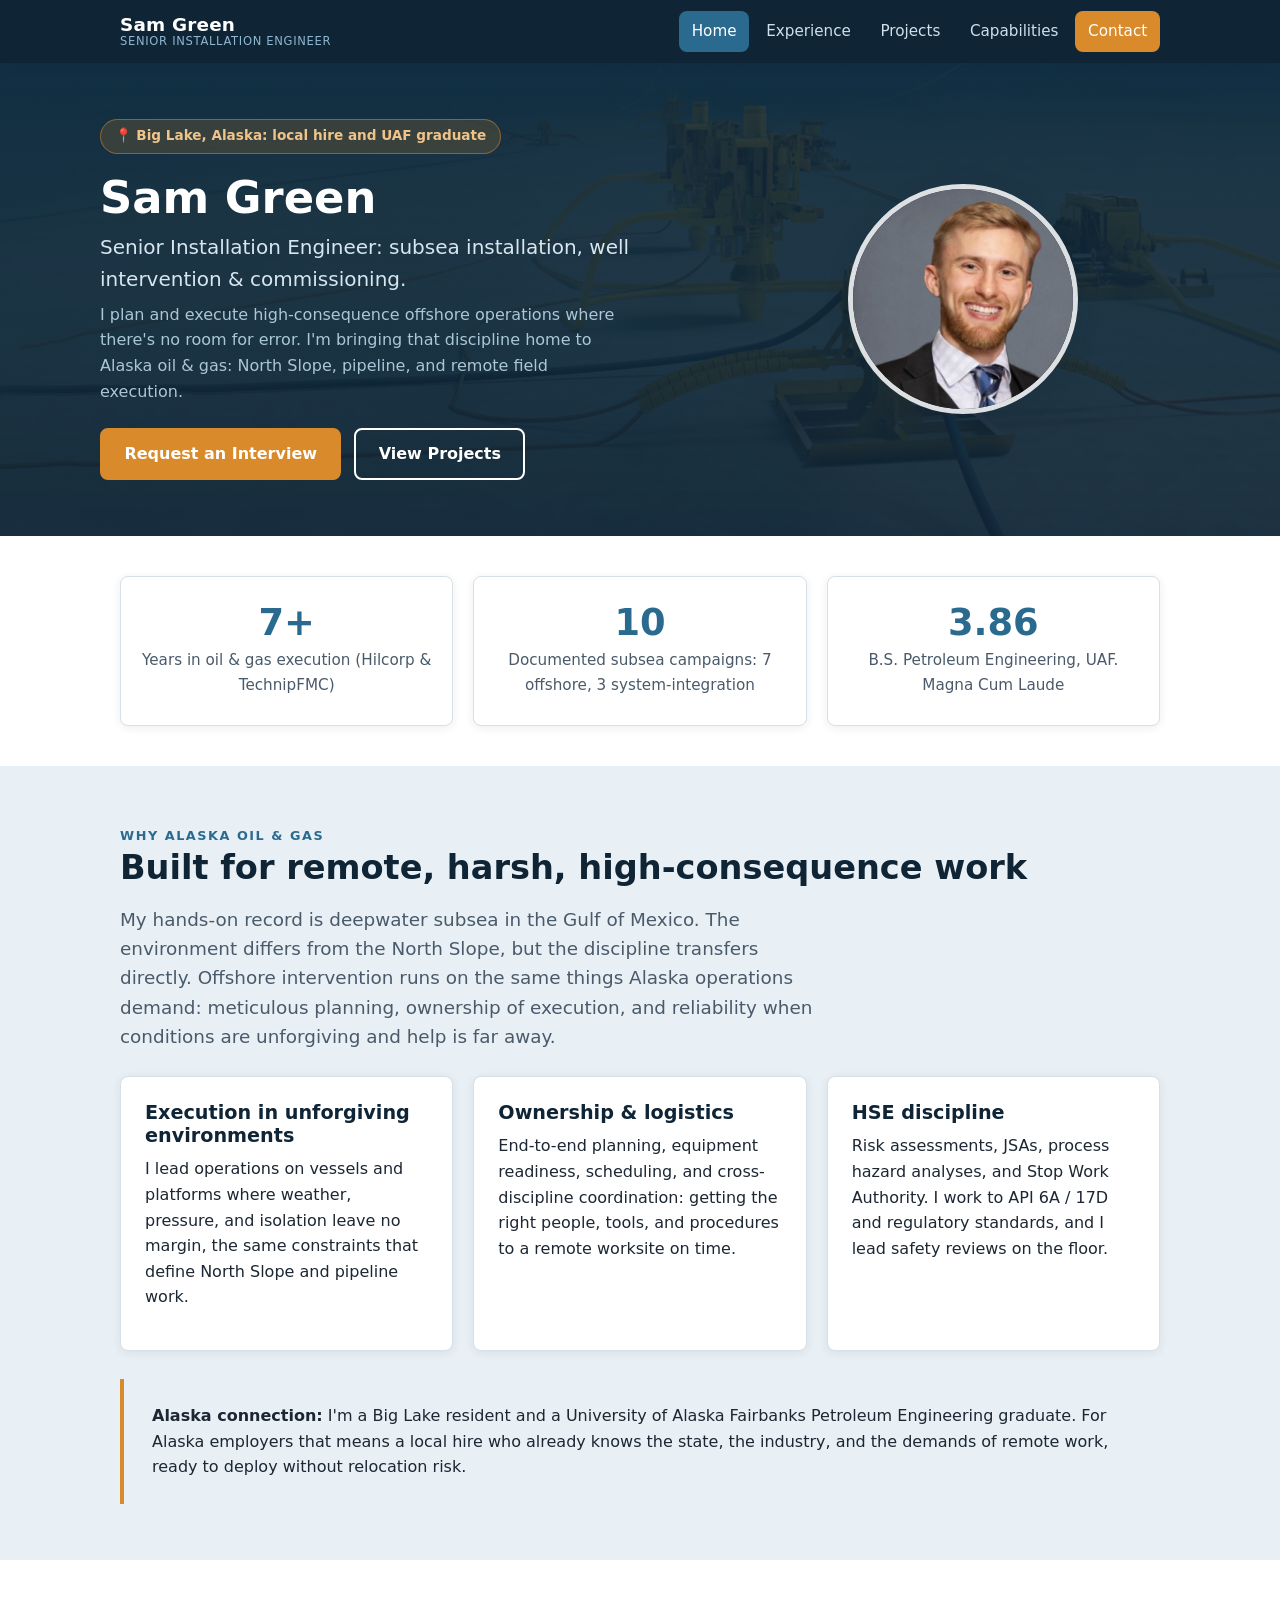
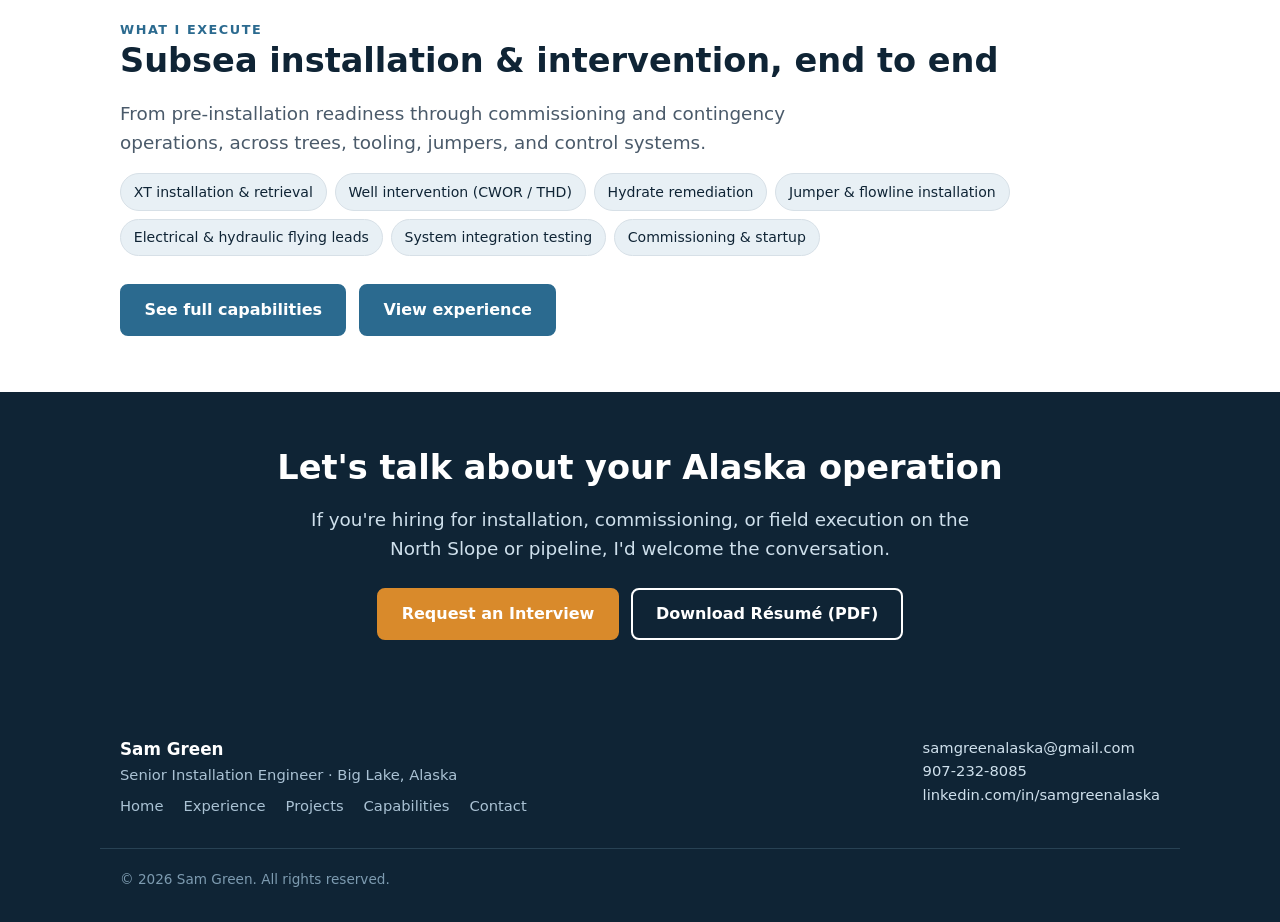
==== index.html @ 902a9157 "Initial deploy: Sam Green career site" ====
<!DOCTYPE html>
<html lang="en">
<head>
  <meta charset="UTF-8">
  <meta name="viewport" content="width=device-width, initial-scale=1.0">
  <title>Sam Green, Senior Installation Engineer | Subsea &amp; Remote Operations</title>
  <meta name="description" content="Sam Green, Senior Installation Engineer and UAF Petroleum Engineering graduate based in Big Lake, Alaska. Deepwater subsea installation, well intervention, and commissioning execution, transferable to Alaska North Slope and pipeline operations.">
  <link rel="preconnect" href="https://fonts.googleapis.com">
  <link rel="stylesheet" href="css/style.css">
</head>
<body>
  <a class="skip-link" href="#main">Skip to content</a>

  <!-- ===== Header / Nav ===== -->
  <header class="site-header">
    <nav class="nav" aria-label="Primary">
      <a class="brand" href="index.html">
        <span class="brand__name">Sam Green</span>
        <span class="brand__role">Senior Installation Engineer</span>
      </a>
      <button class="nav__toggle" aria-expanded="false" aria-controls="nav-links" aria-label="Toggle navigation menu">
        <span></span><span></span><span></span>
      </button>
      <ul class="nav__links" id="nav-links">
        <li><a href="index.html" aria-current="page">Home</a></li>
        <li><a href="experience.html">Experience</a></li>
        <li><a href="projects.html">Projects</a></li>
        <li><a href="capabilities.html">Capabilities</a></li>
        <li class="nav__cta"><a href="contact.html">Contact</a></li>
      </ul>
    </nav>
  </header>

  <main id="main">

    <!-- ===== Hero ===== -->
    <section class="hero">
      <div class="container hero__inner">
        <div class="hero__text">
          <span class="hero__local">📍 Big Lake, Alaska: local hire and UAF graduate</span>
          <h1>Sam Green</h1>
          <p class="hero__tagline">Senior Installation Engineer: subsea installation, well intervention &amp; commissioning.</p>
          <p class="hero__sub">I plan and execute high-consequence offshore operations where there's no room for error. I'm bringing that discipline home to Alaska oil &amp; gas: North Slope, pipeline, and remote field execution.</p>
          <div class="btn-row">
            <a class="btn btn--primary" href="contact.html" data-open-interview>Request an Interview</a>
            <a class="btn btn--secondary" href="projects.html">View Projects</a>
          </div>
        </div>
        <div class="hero__photo">
          <img src="photos/Profile%20Photo%20Professional.png" alt="Portrait of Sam Green, Senior Installation Engineer">
        </div>
      </div>
    </section>

    <!-- ===== Credibility snapshot ===== -->
    <section class="section section--tight">
      <div class="container">
        <div class="grid grid--3">
          <div class="card card--stat">
            <div class="stat__num">7+</div>
            <div class="stat__label">Years in oil &amp; gas execution (Hilcorp &amp; TechnipFMC)</div>
          </div>
          <div class="card card--stat">
            <div class="stat__num">10</div>
            <div class="stat__label">Documented subsea campaigns: 7 offshore, 3 system-integration</div>
          </div>
          <div class="card card--stat">
            <div class="stat__num">3.86</div>
            <div class="stat__label">B.S. Petroleum Engineering, UAF. Magna Cum Laude</div>
          </div>
        </div>
      </div>
    </section>

    <!-- ===== Why Alaska O&G ===== -->
    <section class="section section--ice">
      <div class="container">
        <span class="eyebrow">Why Alaska oil &amp; gas</span>
        <h2>Built for remote, harsh, high-consequence work</h2>
        <p class="lead mb-2">My hands-on record is deepwater subsea in the Gulf of Mexico. The environment differs from the North Slope, but the discipline transfers directly. Offshore intervention runs on the same things Alaska operations demand: meticulous planning, ownership of execution, and reliability when conditions are unforgiving and help is far away.</p>

        <div class="grid grid--3" style="margin-top:1.5rem;">
          <div class="card">
            <h3>Execution in unforgiving environments</h3>
            <p>I lead operations on vessels and platforms where weather, pressure, and isolation leave no margin, the same constraints that define North Slope and pipeline work.</p>
          </div>
          <div class="card">
            <h3>Ownership &amp; logistics</h3>
            <p>End-to-end planning, equipment readiness, scheduling, and cross-discipline coordination: getting the right people, tools, and procedures to a remote worksite on time.</p>
          </div>
          <div class="card">
            <h3>HSE discipline</h3>
            <p>Risk assessments, JSAs, process hazard analyses, and Stop Work Authority. I work to API 6A / 17D and regulatory standards, and I lead safety reviews on the floor.</p>
          </div>
        </div>

        <div class="pitch" style="margin-top:1.75rem;">
          <p class="mb-0"><strong>Alaska connection:</strong> I'm a Big Lake resident and a University of Alaska Fairbanks Petroleum Engineering graduate. For Alaska employers that means a local hire who already knows the state, the industry, and the demands of remote work, ready to deploy without relocation risk.</p>
        </div>
      </div>
    </section>

    <!-- ===== What I do (teaser) ===== -->
    <section class="section">
      <div class="container">
        <span class="eyebrow">What I execute</span>
        <h2>Subsea installation &amp; intervention, end to end</h2>
        <p class="lead mb-2">From pre-installation readiness through commissioning and contingency operations, across trees, tooling, jumpers, and control systems.</p>
        <ul class="pills" style="margin-bottom:1.75rem;">
          <li>XT installation &amp; retrieval</li>
          <li>Well intervention (CWOR / THD)</li>
          <li>Hydrate remediation</li>
          <li>Jumper &amp; flowline installation</li>
          <li>Electrical &amp; hydraulic flying leads</li>
          <li>System integration testing</li>
          <li>Commissioning &amp; startup</li>
        </ul>
        <div class="btn-row">
          <a class="btn btn--steel" href="capabilities.html">See full capabilities</a>
          <a class="btn btn--steel" href="experience.html">View experience</a>
        </div>
      </div>
    </section>

    <!-- ===== Closing CTA ===== -->
    <section class="section section--navy">
      <div class="container text-center">
        <h2>Let's talk about your Alaska operation</h2>
        <p class="lead" style="margin:0 auto 1.5rem; color:#cfe0ec;">If you're hiring for installation, commissioning, or field execution on the North Slope or pipeline, I'd welcome the conversation.</p>
        <div class="btn-row" style="justify-content:center;">
          <a class="btn btn--primary" href="contact.html" data-open-interview>Request an Interview</a>
          <a class="btn btn--secondary" href="assets/resume.pdf" download="Sam Green - Resume.pdf">Download Résumé (PDF)</a>
        </div>
      </div>
    </section>

  </main>

  <!-- ===== Footer ===== -->
  <footer class="site-footer">
    <div class="container footer__grid">
      <div>
        <div class="footer__name">Sam Green</div>
        <div>Senior Installation Engineer · Big Lake, Alaska</div>
        <ul class="footer__links">
          <li><a href="index.html">Home</a></li>
          <li><a href="experience.html">Experience</a></li>
          <li><a href="projects.html">Projects</a></li>
          <li><a href="capabilities.html">Capabilities</a></li>
          <li><a href="contact.html">Contact</a></li>
        </ul>
      </div>
      <div class="footer__contact">
        <div><a href="mailto:samgreenalaska@gmail.com">samgreenalaska@gmail.com</a></div>
        <div><a href="tel:+19072328085">907-232-8085</a></div>
        <div><a href="https://www.linkedin.com/in/samgreenalaska" target="_blank" rel="noopener">linkedin.com/in/samgreenalaska</a></div>
      </div>
    </div>
    <div class="container footer__bottom">
      <span>&copy; 2026 Sam Green. All rights reserved.</span>
    </div>
  </footer>

  <script src="js/nav.js"></script>
  <script src="js/interview.js"></script>
</body>
</html>
---- css/style.css ----
/* ============================================================
   Sam Green: Personal Career Website
   Plain CSS, mobile-first. No frameworks, no build step.
   ============================================================ */

/* ---------- Design tokens ---------- */
:root {
  --navy:        #0f2435;   /* primary dark: headers, footer */
  --navy-2:      #16344c;   /* slightly lighter navy */
  --steel:       #2b6a8f;   /* accent: links, CTAs */
  --steel-dark:  #1f5172;   /* accent hover */
  --ice:         #e8f0f5;   /* light section background */
  --paper:       #ffffff;
  --ink:         #1c2733;   /* body text */
  --ink-soft:    #4a5a6a;   /* secondary text */
  --line:        #d7e0e7;   /* borders */
  --amber:       #d98a2b;   /* sparing highlight */
  --maxw:        1080px;
  --radius:      8px;
  --shadow:      0 2px 10px rgba(15, 36, 53, 0.08);
  --shadow-lg:   0 6px 24px rgba(15, 36, 53, 0.14);
}

/* ---------- Reset / base ---------- */
*, *::before, *::after { box-sizing: border-box; }

html { scroll-behavior: smooth; }

body {
  margin: 0;
  font-family: "Segoe UI", system-ui, -apple-system, Roboto, Helvetica, Arial, sans-serif;
  color: var(--ink);
  line-height: 1.6;
  background: var(--paper);
  -webkit-font-smoothing: antialiased;
}

h1, h2, h3, h4 {
  font-family: "Segoe UI Semibold", "Segoe UI", system-ui, sans-serif;
  line-height: 1.2;
  color: var(--navy);
  margin: 0 0 0.5em;
}

h1 { font-size: clamp(1.9rem, 4.5vw, 2.8rem); }
h2 { font-size: clamp(1.5rem, 3.2vw, 2.1rem); }
h3 { font-size: 1.2rem; }

p { margin: 0 0 1em; }

a { color: var(--steel); text-decoration: none; }
a:hover, a:focus { color: var(--steel-dark); text-decoration: underline; }

img { max-width: 100%; height: auto; display: block; }

ul { margin: 0 0 1em; padding-left: 1.2em; }
li { margin-bottom: 0.4em; }

/* ---------- Accessibility helpers ---------- */
.skip-link {
  position: absolute;
  left: -999px;
  top: 0;
  background: var(--amber);
  color: #fff;
  padding: 0.6em 1em;
  z-index: 200;
  border-radius: 0 0 var(--radius) 0;
}
.skip-link:focus { left: 0; }

:focus-visible {
  outline: 3px solid var(--amber);
  outline-offset: 2px;
}

.sr-only {
  position: absolute;
  width: 1px; height: 1px;
  padding: 0; margin: -1px;
  overflow: hidden; clip: rect(0 0 0 0);
  white-space: nowrap; border: 0;
}

/* ---------- Layout ---------- */
.container {
  width: 100%;
  max-width: var(--maxw);
  margin: 0 auto;
  padding: 0 1.25rem;
}

.section { padding: 3.5rem 0; }
.section--tight { padding: 2.5rem 0; }
.section--ice { background: var(--ice); }
.section--navy { background: var(--navy); color: #dce6ee; }
.section--navy h2, .section--navy h3 { color: #fff; }

.eyebrow {
  text-transform: uppercase;
  letter-spacing: 0.12em;
  font-size: 0.8rem;
  font-weight: 600;
  color: var(--steel);
  margin-bottom: 0.4rem;
}
.section--navy .eyebrow { color: #6fb7dc; }

.lead { font-size: 1.15rem; color: var(--ink-soft); max-width: 60ch; }

/* ---------- Header / nav ---------- */
.site-header {
  position: sticky;
  top: 0;
  z-index: 100;
  background: var(--navy);
  box-shadow: var(--shadow);
}
.nav {
  display: flex;
  align-items: center;
  justify-content: space-between;
  gap: 1rem;
  padding: 0.7rem 1.25rem;
  max-width: var(--maxw);
  margin: 0 auto;
}
.brand {
  display: flex;
  flex-direction: column;
  line-height: 1.1;
  color: #fff;
  text-decoration: none;
}
.brand:hover, .brand:focus { text-decoration: none; color: #fff; }
.brand__name { font-weight: 700; font-size: 1.15rem; letter-spacing: 0.01em; }
.brand__role { font-size: 0.72rem; color: #8fb7d0; letter-spacing: 0.06em; text-transform: uppercase; }

.nav__toggle {
  display: inline-flex;
  flex-direction: column;
  justify-content: center;
  gap: 5px;
  width: 44px; height: 44px;
  background: transparent;
  border: 1px solid #3a5a73;
  border-radius: var(--radius);
  cursor: pointer;
}
.nav__toggle span {
  display: block;
  height: 2px;
  width: 22px;
  margin: 0 auto;
  background: #fff;
  transition: transform 0.2s ease, opacity 0.2s ease;
}

.nav__links {
  list-style: none;
  margin: 0;
  padding: 0;
  display: flex;
  align-items: center;
  gap: 0.25rem;
}
.nav__links li { margin: 0; }
.nav__links a {
  display: block;
  color: #cfe0ec;
  padding: 0.5rem 0.8rem;
  border-radius: var(--radius);
  font-weight: 500;
  font-size: 0.95rem;
}
.nav__links a:hover, .nav__links a:focus {
  background: var(--navy-2);
  color: #fff;
  text-decoration: none;
}
.nav__links a[aria-current="page"] {
  color: #fff;
  background: var(--steel);
}
.nav__cta a {
  background: var(--amber);
  color: #fff;
}
.nav__cta a:hover, .nav__cta a:focus { background: #c0761f; color: #fff; }

/* Mobile nav */
@media (max-width: 760px) {
  .nav__toggle { display: inline-flex; }
  .nav__links {
    position: absolute;
    left: 0; right: 0;
    top: 100%;
    flex-direction: column;
    align-items: stretch;
    gap: 0;
    background: var(--navy);
    padding: 0.5rem 1.25rem 1rem;
    border-top: 1px solid #2a4459;
    display: none;
  }
  .nav__links.is-open { display: flex; }
  .nav__links a { padding: 0.8rem 0.6rem; border-radius: 6px; }
  .nav__cta a { margin-top: 0.4rem; text-align: center; }
}
@media (min-width: 761px) {
  .nav__toggle { display: none; }
}

/* ---------- Buttons ---------- */
.btn {
  display: inline-block;
  font-weight: 600;
  padding: 0.7rem 1.4rem;
  border-radius: var(--radius);
  border: 2px solid transparent;
  cursor: pointer;
  text-align: center;
  transition: background 0.15s ease, color 0.15s ease, transform 0.05s ease;
}
.btn:hover { text-decoration: none; }
.btn:active { transform: translateY(1px); }
.btn--primary { background: var(--amber); color: #fff; border-color: var(--amber); }
.btn--primary:hover, .btn--primary:focus { background: #c0761f; border-color: #c0761f; color: #fff; }
.btn--secondary { background: transparent; color: #fff; border-color: #fff; }
.btn--secondary:hover, .btn--secondary:focus { background: rgba(255,255,255,0.12); color: #fff; }
.btn--steel { background: var(--steel); color: #fff; border-color: var(--steel); }
.btn--steel:hover, .btn--steel:focus { background: var(--steel-dark); border-color: var(--steel-dark); color: #fff; }
.btn-row { display: flex; flex-wrap: wrap; gap: 0.8rem; }

/* ---------- Hero ---------- */
.hero {
  position: relative;
  color: #fff;
  background:
    linear-gradient(180deg, rgba(15,36,53,0.82), rgba(15,36,53,0.92)),
    url("../photos/Subsea%20Banner.png") center/cover no-repeat;
}
.hero__inner {
  display: grid;
  grid-template-columns: 1.4fr 1fr;
  gap: 2.5rem;
  align-items: center;
  padding: 3.5rem 0;
}
.hero h1 { color: #fff; margin-bottom: 0.4rem; }
.hero__tagline {
  font-size: 1.25rem;
  color: #d7e6f0;
  margin-bottom: 0.4rem;
  font-weight: 500;
}
.hero__sub { color: #aac6d8; margin-bottom: 1.5rem; max-width: 52ch; }
.hero__photo {
  justify-self: center;
}
.hero__photo img {
  width: 230px;
  height: 230px;
  object-fit: cover;
  border-radius: 50%;
  border: 5px solid rgba(255,255,255,0.85);
  box-shadow: var(--shadow-lg);
}
.hero__local {
  display: inline-flex;
  align-items: center;
  gap: 0.5rem;
  background: rgba(217, 138, 43, 0.18);
  border: 1px solid rgba(217, 138, 43, 0.5);
  color: #f0c489;
  padding: 0.35rem 0.85rem;
  border-radius: 999px;
  font-size: 0.85rem;
  font-weight: 600;
  margin-bottom: 1.1rem;
}
@media (max-width: 760px) {
  .hero__inner { grid-template-columns: 1fr; text-align: center; padding: 2.5rem 0; }
  .hero__photo { order: -1; }
  .hero__photo img { width: 175px; height: 175px; }
  .hero__sub { margin-left: auto; margin-right: auto; }
  .hero .btn-row { justify-content: center; }
  .hero__local { margin-left: auto; margin-right: auto; }
}

/* ---------- Cards / grids ---------- */
.grid { display: grid; gap: 1.25rem; }
.grid--3 { grid-template-columns: repeat(3, 1fr); }
.grid--2 { grid-template-columns: repeat(2, 1fr); }
@media (max-width: 860px) { .grid--3 { grid-template-columns: repeat(2, 1fr); } }
@media (max-width: 600px) {
  .grid--3, .grid--2 { grid-template-columns: 1fr; }
}

.card {
  background: var(--paper);
  border: 1px solid var(--line);
  border-radius: var(--radius);
  padding: 1.5rem;
  box-shadow: var(--shadow);
}
.card h3 { color: var(--navy); }
.card--stat { text-align: center; padding: 1.75rem 1.25rem; }
.stat__num { font-size: 2.3rem; font-weight: 700; color: var(--steel); line-height: 1; }
.stat__label { color: var(--ink-soft); font-size: 0.95rem; margin-top: 0.4rem; }

/* ---------- Feature image (single clean field photo) ---------- */
.feature-img {
  width: 100%;
  max-height: 460px;
  object-fit: cover;
  border-radius: var(--radius);
  box-shadow: var(--shadow);
  margin-bottom: 1.75rem;
}
.feature-figure { margin: 0 0 1.75rem; }
.feature-figure figcaption {
  font-size: 0.85rem;
  color: var(--ink-soft);
  margin-top: 0.5rem;
  font-style: italic;
}

/* ---------- Project cards (with photo) ---------- */
.project-card {
  background: var(--paper);
  border: 1px solid var(--line);
  border-radius: var(--radius);
  overflow: hidden;
  box-shadow: var(--shadow);
  display: flex;
  flex-direction: column;
}
.project-card img {
  width: 100%;
  height: 200px;
  object-fit: cover;
}
.project-card__body { padding: 1.25rem 1.4rem 1.5rem; }
.project-card__meta {
  font-size: 0.78rem;
  text-transform: uppercase;
  letter-spacing: 0.06em;
  color: var(--steel);
  font-weight: 600;
  margin-bottom: 0.3rem;
}
.project-card h3 { font-size: 1.1rem; margin-bottom: 0.5rem; }
.project-card p { color: var(--ink-soft); margin-bottom: 0; font-size: 0.95rem; }

/* ---------- Tables ---------- */
.table-wrap { overflow-x: auto; border: 1px solid var(--line); border-radius: var(--radius); }
table.data {
  width: 100%;
  border-collapse: collapse;
  font-size: 0.93rem;
  min-width: 560px;
}
table.data caption { text-align: left; padding: 0.75rem 1rem; color: var(--ink-soft); font-style: italic; }
table.data th, table.data td {
  text-align: left;
  padding: 0.75rem 1rem;
  border-bottom: 1px solid var(--line);
  vertical-align: top;
}
table.data thead th {
  background: var(--navy);
  color: #fff;
  font-weight: 600;
  white-space: nowrap;
}
table.data tbody tr:nth-child(even) { background: var(--ice); }
table.data td.nowrap { white-space: nowrap; }

/* ---------- Timeline (Experience) ---------- */
.timeline { list-style: none; padding: 0; margin: 0; }
.timeline > li {
  position: relative;
  padding: 0 0 2rem 1.75rem;
  border-left: 2px solid var(--line);
  margin: 0;
}
.timeline > li:last-child { padding-bottom: 0; }
.timeline > li::before {
  content: "";
  position: absolute;
  left: -8px; top: 4px;
  width: 14px; height: 14px;
  background: var(--steel);
  border: 3px solid var(--paper);
  border-radius: 50%;
  box-shadow: 0 0 0 1px var(--steel);
}
.job__head { display: flex; flex-wrap: wrap; justify-content: space-between; gap: 0.25rem 1rem; align-items: baseline; }
.job__title { font-size: 1.25rem; color: var(--navy); margin: 0; }
.job__company { color: var(--steel); font-weight: 600; }
.job__dates { color: var(--ink-soft); font-size: 0.9rem; white-space: nowrap; }
.job__loc { color: var(--ink-soft); font-size: 0.9rem; margin: 0.1rem 0 0.7rem; }

/* ---------- Capability blocks ---------- */
.capability {
  background: var(--paper);
  border: 1px solid var(--line);
  border-radius: var(--radius);
  box-shadow: var(--shadow);
  overflow: hidden;
}
.capability__grid { display: grid; grid-template-columns: repeat(2, 1fr); gap: 1.25rem; }
@media (max-width: 760px) { .capability__grid { grid-template-columns: 1fr; } }
.capability img { width: 100%; height: 190px; object-fit: cover; }
.capability__body { padding: 1.3rem 1.5rem 1.5rem; }
.capability__body h3 { color: var(--navy); margin-bottom: 0.5rem; }
.capability__body p { color: var(--ink-soft); margin-bottom: 0; font-size: 0.95rem; }

/* ---------- Skills / pills ---------- */
.pills { display: flex; flex-wrap: wrap; gap: 0.5rem; padding: 0; list-style: none; }
.pills li {
  background: var(--ice);
  border: 1px solid var(--line);
  color: var(--navy);
  padding: 0.4rem 0.8rem;
  border-radius: 999px;
  font-size: 0.88rem;
  margin: 0;
}

/* ---------- Contact ---------- */
.contact-grid { display: grid; grid-template-columns: repeat(2, 1fr); gap: 1.25rem; }
@media (max-width: 600px) { .contact-grid { grid-template-columns: 1fr; } }
.contact-item {
  display: flex;
  align-items: flex-start;
  gap: 0.9rem;
  background: var(--paper);
  border: 1px solid var(--line);
  border-radius: var(--radius);
  padding: 1.2rem 1.4rem;
  box-shadow: var(--shadow);
}
.contact-item .ico {
  flex: 0 0 auto;
  width: 40px; height: 40px;
  display: grid; place-items: center;
  background: var(--ice);
  border-radius: 8px;
  color: var(--steel);
}
.contact-item .ico svg { width: 22px; height: 22px; }
.contact-item__label { font-size: 0.78rem; text-transform: uppercase; letter-spacing: 0.06em; color: var(--ink-soft); }
.contact-item__value { font-size: 1.05rem; font-weight: 600; color: var(--navy); word-break: break-word; }
.contact-item__value a { color: var(--navy); }

/* ---------- Callout / pitch ---------- */
.pitch {
  border-left: 4px solid var(--amber);
  background: var(--ice);
  padding: 1.5rem 1.75rem;
  border-radius: 0 var(--radius) var(--radius) 0;
}

/* ---------- Interview request modal ---------- */
dialog.interview {
  width: min(92vw, 460px);
  border: none;
  border-radius: var(--radius);
  padding: 0;
  background: var(--paper);
  color: var(--ink);
  box-shadow: var(--shadow-lg);
}
dialog.interview::backdrop { background: rgba(15, 36, 53, 0.55); }
dialog.interview[open] { animation: dlg-pop 0.18s ease-out; }
@keyframes dlg-pop {
  from { opacity: 0; transform: translateY(8px) scale(0.98); }
  to   { opacity: 1; transform: none; }
}
.dlg-head {
  display: flex;
  align-items: flex-start;
  justify-content: space-between;
  gap: 1rem;
  padding: 1.4rem 1.5rem 0.25rem;
}
.dlg-head h2 { margin: 0; font-size: 1.25rem; }
.dlg-head p { margin: 0.4rem 0 0; color: var(--ink-soft); font-size: 0.92rem; }
.dlg-close {
  flex: none;
  background: none;
  border: none;
  font-size: 1.5rem;
  line-height: 1;
  color: var(--ink-soft);
  cursor: pointer;
  padding: 0.15rem 0.4rem;
  border-radius: 6px;
}
.dlg-close:hover { color: var(--ink); background: var(--ice); }
form.interview-form { padding: 0.75rem 1.5rem 1.5rem; }
.field { margin-top: 0.9rem; }
.field label { display: block; font-size: 0.85rem; font-weight: 600; margin-bottom: 0.3rem; color: var(--navy); }
.field input, .field textarea {
  width: 100%;
  font: inherit;
  color: var(--ink);
  padding: 0.6rem 0.7rem;
  border: 1px solid var(--line);
  border-radius: 8px;
  background: #fff;
}
.field textarea { resize: vertical; min-height: 90px; }
.field input:focus, .field textarea:focus {
  outline: none;
  border-color: var(--steel);
  box-shadow: 0 0 0 3px rgba(43, 106, 143, 0.18);
}
.field .optional { color: var(--ink-soft); font-weight: 400; }
.hp { position: absolute !important; left: -9999px !important; width: 1px; height: 1px; overflow: hidden; }
.dlg-submit { width: 100%; margin-top: 1.2rem; }
.form-status { margin-top: 0.8rem; font-size: 0.9rem; min-height: 1.2em; }
.form-status.error { color: #b3261e; }
.fallback {
  margin-top: 1rem;
  padding-top: 0.9rem;
  border-top: 1px solid var(--line);
  font-size: 0.85rem;
  color: var(--ink-soft);
}
.success-panel { padding: 1.8rem 1.5rem 2rem; text-align: center; }
.success-panel .mark {
  width: 48px; height: 48px;
  margin: 0 auto 0.8rem;
  border-radius: 50%;
  background: #1f7a4d;
  color: #fff;
  display: grid; place-items: center;
  font-size: 1.5rem;
}
.success-panel h2 { margin: 0 0 0.4rem; }
.success-panel p { margin: 0; color: var(--ink-soft); }

/* ---------- Footer ---------- */
.site-footer {
  background: var(--navy);
  color: #aac2d4;
  padding: 2.5rem 0 2rem;
  font-size: 0.92rem;
}
.footer__grid {
  display: flex;
  flex-wrap: wrap;
  justify-content: space-between;
  gap: 1.5rem;
}
.footer__name { color: #fff; font-weight: 700; font-size: 1.05rem; }
.footer__links { list-style: none; padding: 0; margin: 0.5rem 0 0; display: flex; flex-wrap: wrap; gap: 0.25rem 1.25rem; }
.footer__links a { color: #aac2d4; }
.footer__links a:hover { color: #fff; }
.footer__contact a { color: #cfe0ec; }
.footer__bottom {
  margin-top: 1.5rem;
  padding-top: 1.25rem;
  border-top: 1px solid #284254;
  color: #7d9bb0;
  font-size: 0.85rem;
}

/* ---------- Utilities ---------- */
.text-center { text-center: center; text-align: center; }
.mt-0 { margin-top: 0; }
.mb-0 { margin-bottom: 0; }
.mb-1 { margin-bottom: 0.5rem; }
.mb-2 { margin-bottom: 1rem; }
.maxw-prose { max-width: 65ch; }
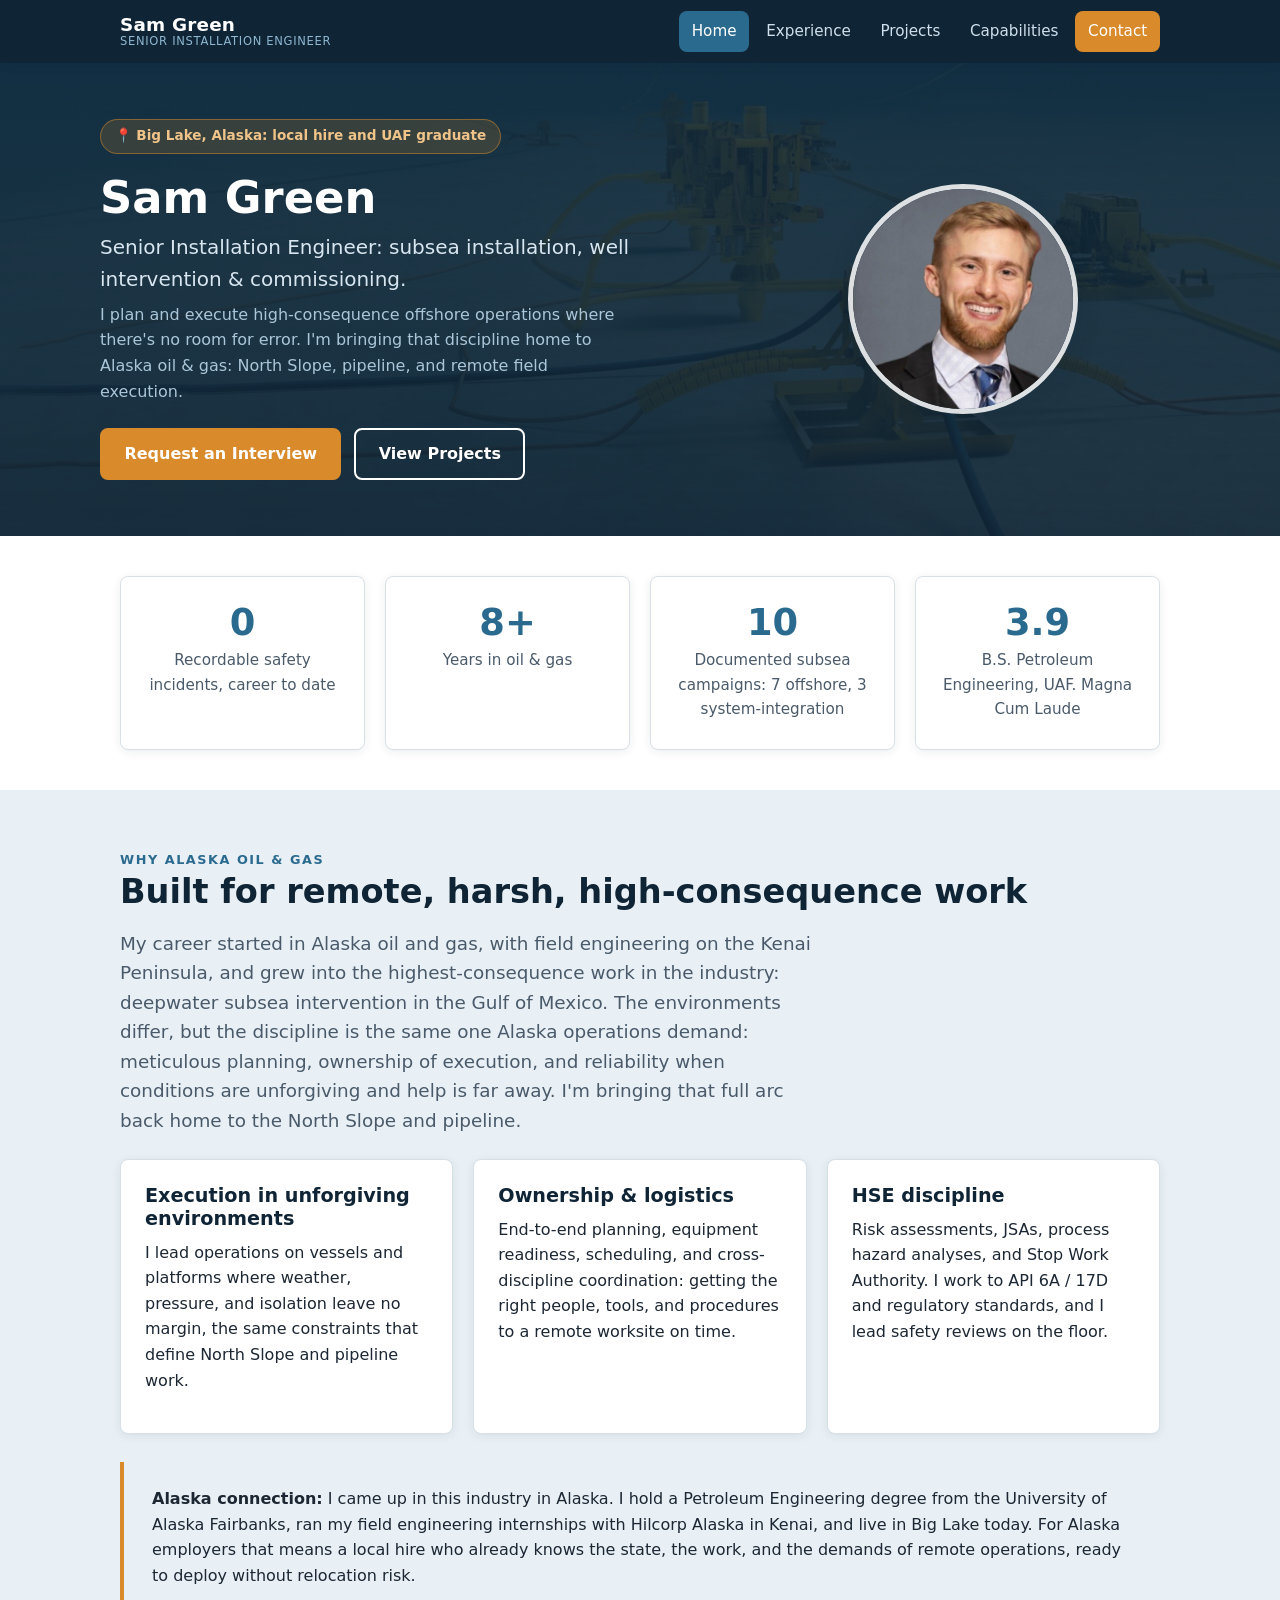
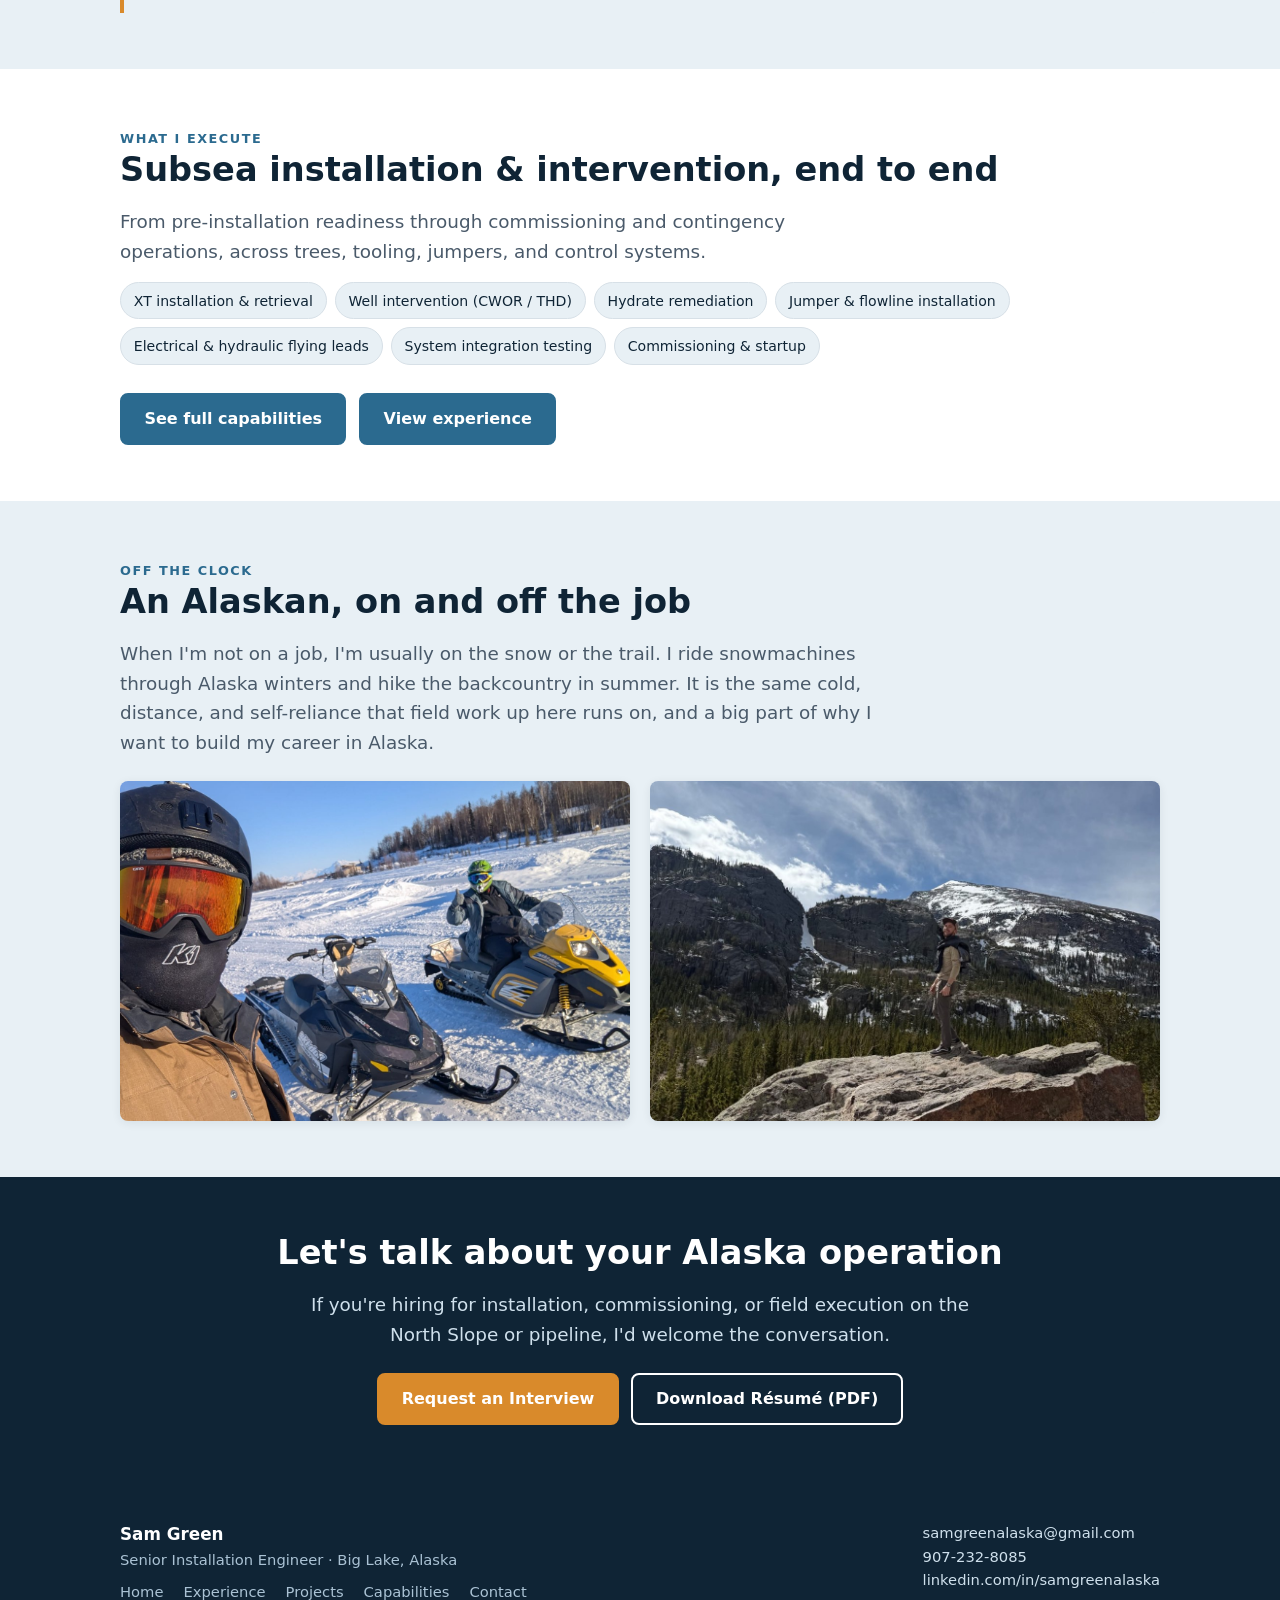
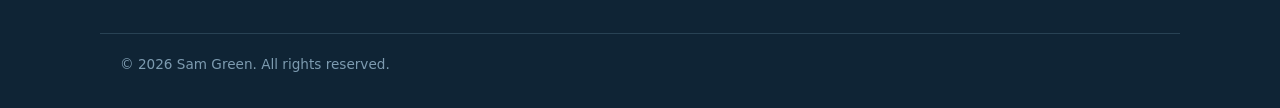
==== commit 9c353a3a: "compressed pictures, add safety KPI + calculated years metric, personal section, Alaska experience" ====
--- a/index.html
+++ b/index.html
@@ -47,7 +47,7 @@
           </div>
         </div>
         <div class="hero__photo">
-          <img src="photos/Profile%20Photo%20Professional.png" alt="Portrait of Sam Green, Senior Installation Engineer">
+          <img src="photos/Profile%20Photo%20Professional.jpg" alt="Portrait of Sam Green, Senior Installation Engineer">
         </div>
       </div>
     </section>
@@ -55,17 +55,21 @@
     <!-- ===== Credibility snapshot ===== -->
     <section class="section section--tight">
       <div class="container">
-        <div class="grid grid--3">
-          <div class="card card--stat">
-            <div class="stat__num">7+</div>
-            <div class="stat__label">Years in oil &amp; gas execution (Hilcorp &amp; TechnipFMC)</div>
+        <div class="grid grid--4">
+          <div class="card card--stat">
+            <div class="stat__num">0</div>
+            <div class="stat__label">Recordable safety incidents, career to date</div>
+          </div>
+          <div class="card card--stat">
+            <div class="stat__num"><span id="years-exp">8+</span></div>
+            <div class="stat__label">Years in oil &amp; gas</div>
           </div>
           <div class="card card--stat">
             <div class="stat__num">10</div>
             <div class="stat__label">Documented subsea campaigns: 7 offshore, 3 system-integration</div>
           </div>
           <div class="card card--stat">
-            <div class="stat__num">3.86</div>
+            <div class="stat__num">3.9</div>
             <div class="stat__label">B.S. Petroleum Engineering, UAF. Magna Cum Laude</div>
           </div>
         </div>
@@ -77,7 +81,7 @@
       <div class="container">
         <span class="eyebrow">Why Alaska oil &amp; gas</span>
         <h2>Built for remote, harsh, high-consequence work</h2>
-        <p class="lead mb-2">My hands-on record is deepwater subsea in the Gulf of Mexico. The environment differs from the North Slope, but the discipline transfers directly. Offshore intervention runs on the same things Alaska operations demand: meticulous planning, ownership of execution, and reliability when conditions are unforgiving and help is far away.</p>
+        <p class="lead mb-2">My career started in Alaska oil and gas, with field engineering on the Kenai Peninsula, and grew into the highest-consequence work in the industry: deepwater subsea intervention in the Gulf of Mexico. The environments differ, but the discipline is the same one Alaska operations demand: meticulous planning, ownership of execution, and reliability when conditions are unforgiving and help is far away. I'm bringing that full arc back home to the North Slope and pipeline.</p>
 
         <div class="grid grid--3" style="margin-top:1.5rem;">
           <div class="card">
@@ -95,7 +99,7 @@
         </div>
 
         <div class="pitch" style="margin-top:1.75rem;">
-          <p class="mb-0"><strong>Alaska connection:</strong> I'm a Big Lake resident and a University of Alaska Fairbanks Petroleum Engineering graduate. For Alaska employers that means a local hire who already knows the state, the industry, and the demands of remote work, ready to deploy without relocation risk.</p>
+          <p class="mb-0"><strong>Alaska connection:</strong> I came up in this industry in Alaska. I hold a Petroleum Engineering degree from the University of Alaska Fairbanks, ran my field engineering internships with Hilcorp Alaska in Kenai, and live in Big Lake today. For Alaska employers that means a local hire who already knows the state, the work, and the demands of remote operations, ready to deploy without relocation risk.</p>
         </div>
       </div>
     </section>
@@ -122,6 +126,23 @@
       </div>
     </section>
 
+    <!-- ===== Off the clock ===== -->
+    <section class="section section--ice">
+      <div class="container">
+        <span class="eyebrow">Off the clock</span>
+        <h2>An Alaskan, on and off the job</h2>
+        <p class="lead maxw-prose">When I'm not on a job, I'm usually on the snow or the trail. I ride snowmachines through Alaska winters and hike the backcountry in summer. It is the same cold, distance, and self-reliance that field work up here runs on, and a big part of why I want to build my career in Alaska.</p>
+        <div class="grid grid--2" style="margin-top:1.5rem;">
+          <figure class="photo-tile">
+            <img src="photos/Sam%20Green%20Snowmachine.jpg" alt="Sam Green snowmachining on a snow-covered field in Alaska">
+          </figure>
+          <figure class="photo-tile">
+            <img src="photos/Sam%20Green%20Hiking.jpg" alt="Sam Green hiking on a boulder below snow-capped Alaska peaks">
+          </figure>
+        </div>
+      </div>
+    </section>
+
     <!-- ===== Closing CTA ===== -->
     <section class="section section--navy">
       <div class="container text-center">
@@ -163,5 +184,18 @@
 
   <script src="js/nav.js"></script>
   <script src="js/interview.js"></script>
+  <script>
+    /* Auto-update years of oil & gas experience.
+       Full-time since June 2019, plus 12 months of oil & gas field internships. */
+    (function () {
+      var el = document.getElementById("years-exp");
+      if (!el) return;
+      var start = new Date(2019, 5, 1); // June 2019
+      var now = new Date();
+      var ftMonths = (now.getFullYear() - start.getFullYear()) * 12 + (now.getMonth() - start.getMonth());
+      var years = Math.floor((ftMonths + 12) / 12);
+      if (years > 0) el.textContent = years + "+";
+    })();
+  </script>
 </body>
 </html>
--- a/css/style.css
+++ b/css/style.css
@@ -238,7 +238,7 @@
   color: #fff;
   background:
     linear-gradient(180deg, rgba(15,36,53,0.82), rgba(15,36,53,0.92)),
-    url("../photos/Subsea%20Banner.png") center/cover no-repeat;
+    url("../photos/Subsea%20Banner.jpg") center/cover no-repeat;
 }
 .hero__inner {
   display: grid;
@@ -290,11 +290,15 @@
 
 /* ---------- Cards / grids ---------- */
 .grid { display: grid; gap: 1.25rem; }
+.grid--4 { grid-template-columns: repeat(4, 1fr); }
 .grid--3 { grid-template-columns: repeat(3, 1fr); }
 .grid--2 { grid-template-columns: repeat(2, 1fr); }
-@media (max-width: 860px) { .grid--3 { grid-template-columns: repeat(2, 1fr); } }
+@media (max-width: 860px) {
+  .grid--4 { grid-template-columns: repeat(2, 1fr); }
+  .grid--3 { grid-template-columns: repeat(2, 1fr); }
+}
 @media (max-width: 600px) {
-  .grid--3, .grid--2 { grid-template-columns: 1fr; }
+  .grid--4, .grid--3, .grid--2 { grid-template-columns: 1fr; }
 }
 
 .card {
@@ -319,6 +323,20 @@
   margin-bottom: 1.75rem;
 }
 .feature-figure { margin: 0 0 1.75rem; }
+
+/* ---------- Photo tiles (uniform-height image pair) ---------- */
+.photo-tile { margin: 0; }
+.photo-tile img {
+  width: 100%;
+  height: 340px;
+  object-fit: cover;
+  object-position: center;
+  border-radius: var(--radius);
+  box-shadow: var(--shadow);
+}
+@media (max-width: 600px) {
+  .photo-tile img { height: 260px; }
+}
 .feature-figure figcaption {
   font-size: 0.85rem;
   color: var(--ink-soft);
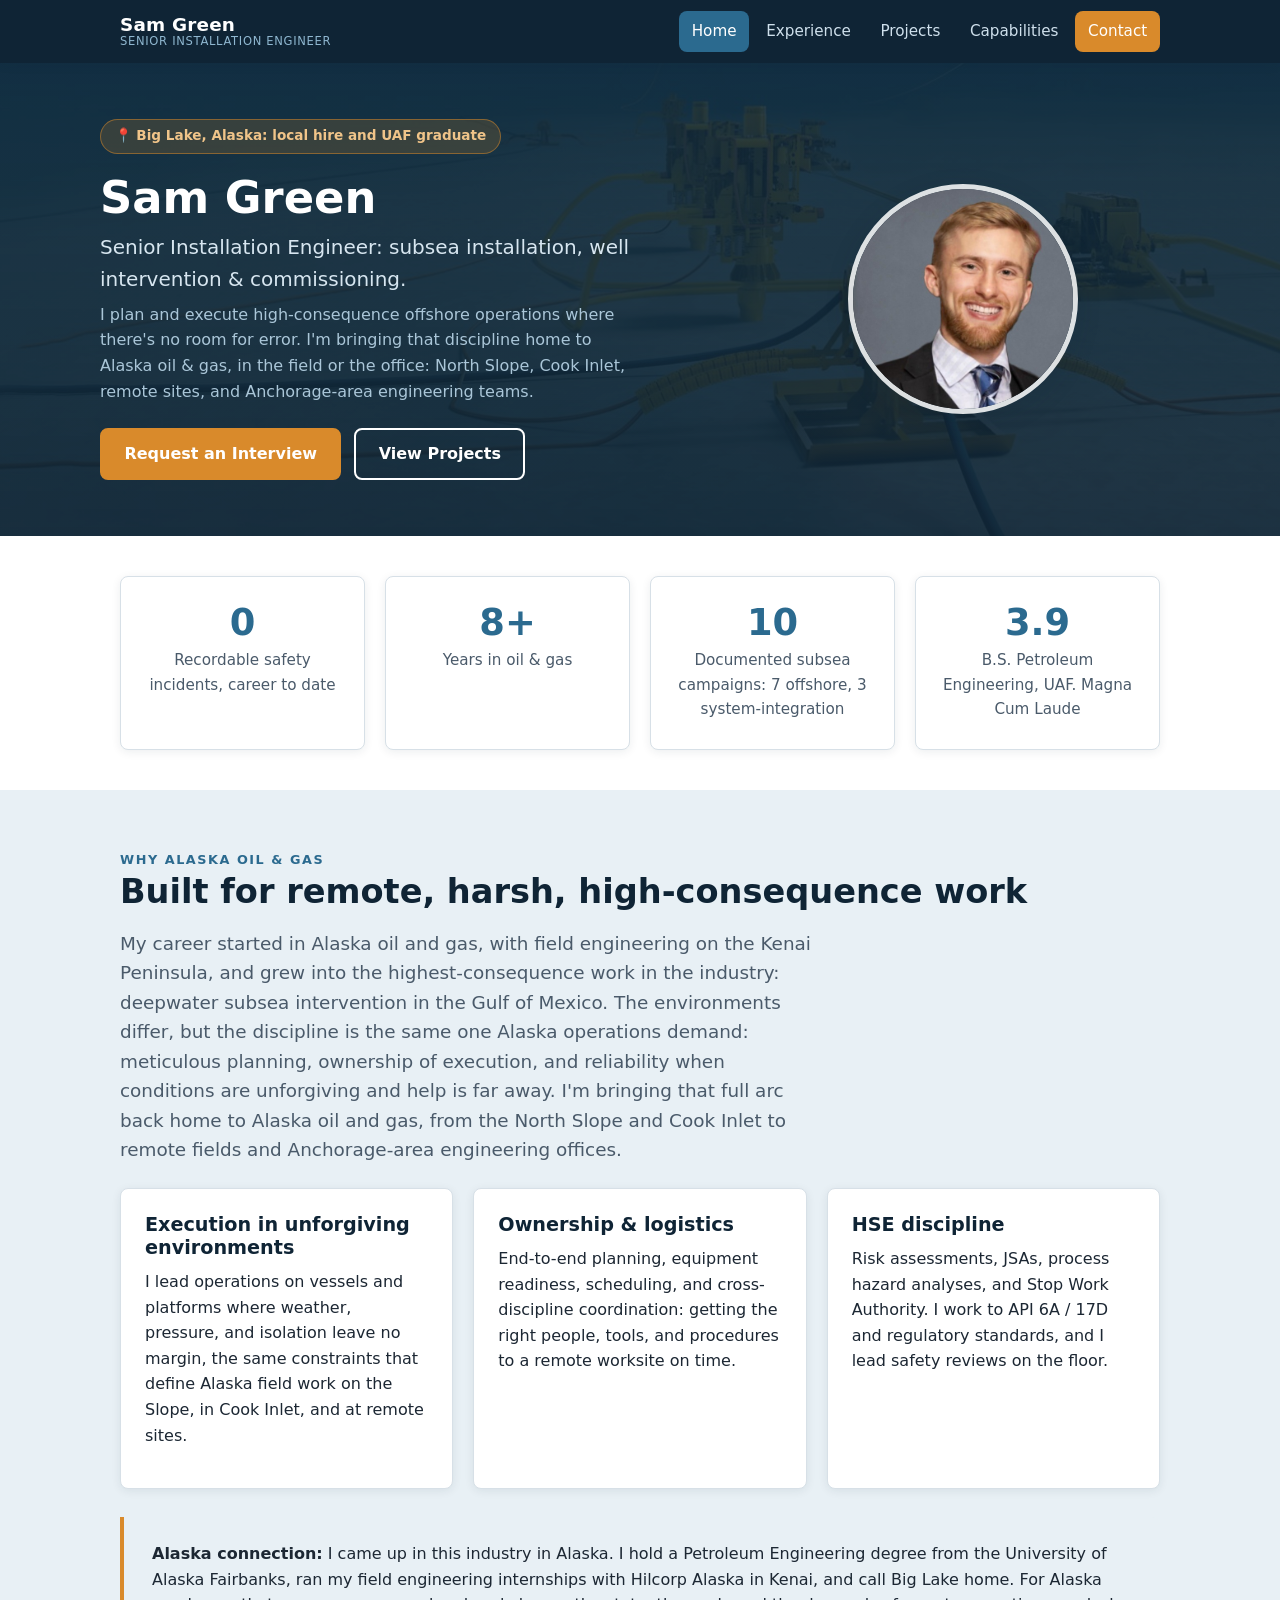
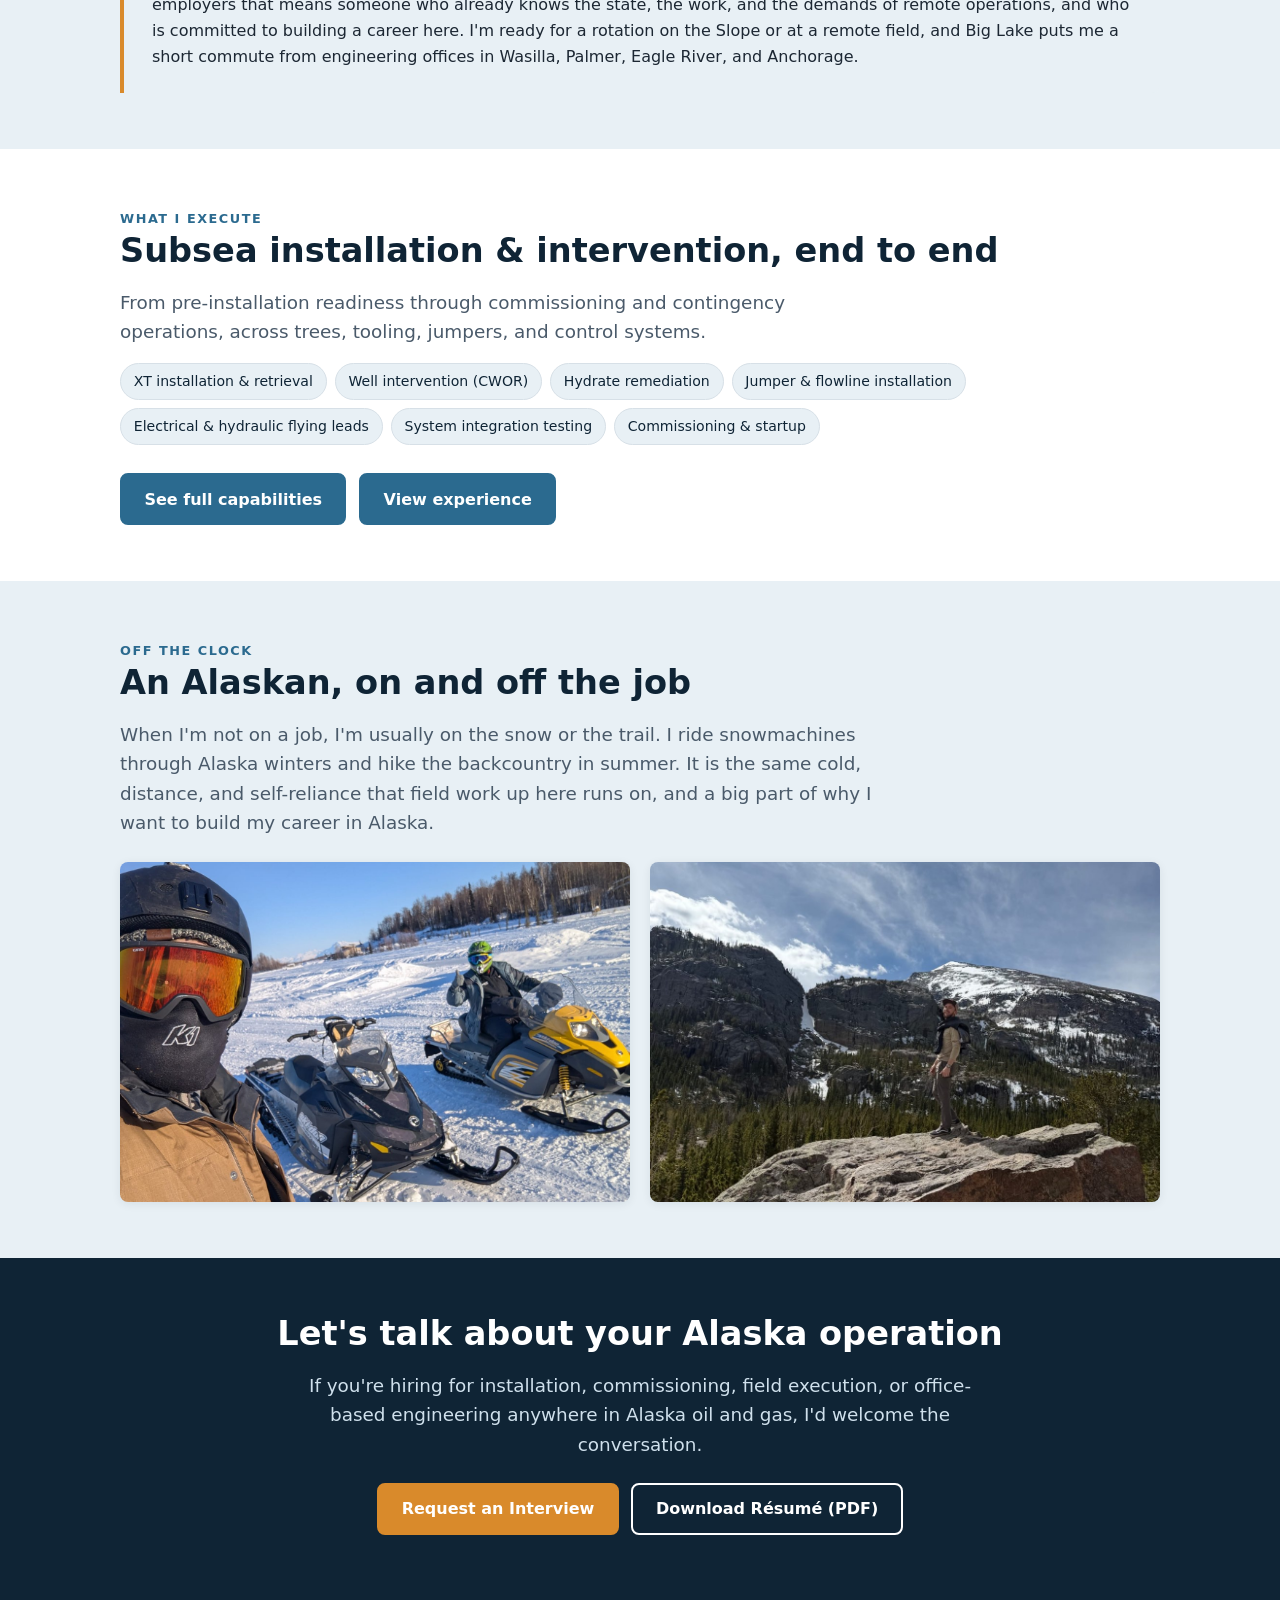
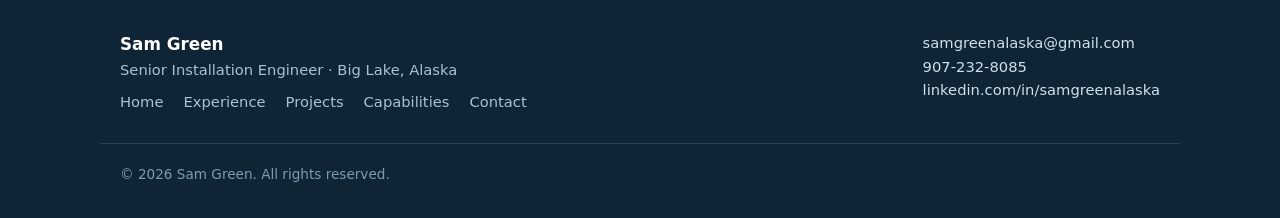
==== commit 241b7206: "adjusted target audience to remote and office work" ====
--- a/index.html
+++ b/index.html
@@ -3,8 +3,10 @@
 <head>
   <meta charset="UTF-8">
   <meta name="viewport" content="width=device-width, initial-scale=1.0">
+  <link rel="icon" href="/favicon.svg" type="image/svg+xml">
+  <link rel="icon" href="/favicon.ico" type="image/x-icon">
   <title>Sam Green, Senior Installation Engineer | Subsea &amp; Remote Operations</title>
-  <meta name="description" content="Sam Green, Senior Installation Engineer and UAF Petroleum Engineering graduate based in Big Lake, Alaska. Deepwater subsea installation, well intervention, and commissioning execution, transferable to Alaska North Slope and pipeline operations.">
+  <meta name="description" content="Sam Green, Senior Installation Engineer and UAF Petroleum Engineering graduate based in Big Lake, Alaska. Deepwater subsea installation, well intervention, and commissioning execution, transferable across Alaska oil and gas: North Slope, Cook Inlet, remote fields, and Anchorage-area engineering offices.">
   <link rel="preconnect" href="https://fonts.googleapis.com">
   <link rel="stylesheet" href="css/style.css">
 </head>
@@ -40,7 +42,7 @@
           <span class="hero__local">📍 Big Lake, Alaska: local hire and UAF graduate</span>
           <h1>Sam Green</h1>
           <p class="hero__tagline">Senior Installation Engineer: subsea installation, well intervention &amp; commissioning.</p>
-          <p class="hero__sub">I plan and execute high-consequence offshore operations where there's no room for error. I'm bringing that discipline home to Alaska oil &amp; gas: North Slope, pipeline, and remote field execution.</p>
+          <p class="hero__sub">I plan and execute high-consequence offshore operations where there's no room for error. I'm bringing that discipline home to Alaska oil &amp; gas, in the field or the office: North Slope, Cook Inlet, remote sites, and Anchorage-area engineering teams.</p>
           <div class="btn-row">
             <a class="btn btn--primary" href="contact.html" data-open-interview>Request an Interview</a>
             <a class="btn btn--secondary" href="projects.html">View Projects</a>
@@ -81,12 +83,12 @@
       <div class="container">
         <span class="eyebrow">Why Alaska oil &amp; gas</span>
         <h2>Built for remote, harsh, high-consequence work</h2>
-        <p class="lead mb-2">My career started in Alaska oil and gas, with field engineering on the Kenai Peninsula, and grew into the highest-consequence work in the industry: deepwater subsea intervention in the Gulf of Mexico. The environments differ, but the discipline is the same one Alaska operations demand: meticulous planning, ownership of execution, and reliability when conditions are unforgiving and help is far away. I'm bringing that full arc back home to the North Slope and pipeline.</p>
+        <p class="lead mb-2">My career started in Alaska oil and gas, with field engineering on the Kenai Peninsula, and grew into the highest-consequence work in the industry: deepwater subsea intervention in the Gulf of Mexico. The environments differ, but the discipline is the same one Alaska operations demand: meticulous planning, ownership of execution, and reliability when conditions are unforgiving and help is far away. I'm bringing that full arc back home to Alaska oil and gas, from the North Slope and Cook Inlet to remote fields and Anchorage-area engineering offices.</p>
 
         <div class="grid grid--3" style="margin-top:1.5rem;">
           <div class="card">
             <h3>Execution in unforgiving environments</h3>
-            <p>I lead operations on vessels and platforms where weather, pressure, and isolation leave no margin, the same constraints that define North Slope and pipeline work.</p>
+            <p>I lead operations on vessels and platforms where weather, pressure, and isolation leave no margin, the same constraints that define Alaska field work on the Slope, in Cook Inlet, and at remote sites.</p>
           </div>
           <div class="card">
             <h3>Ownership &amp; logistics</h3>
@@ -99,7 +101,7 @@
         </div>
 
         <div class="pitch" style="margin-top:1.75rem;">
-          <p class="mb-0"><strong>Alaska connection:</strong> I came up in this industry in Alaska. I hold a Petroleum Engineering degree from the University of Alaska Fairbanks, ran my field engineering internships with Hilcorp Alaska in Kenai, and live in Big Lake today. For Alaska employers that means a local hire who already knows the state, the work, and the demands of remote operations, ready to deploy without relocation risk.</p>
+          <p class="mb-0"><strong>Alaska connection:</strong> I came up in this industry in Alaska. I hold a Petroleum Engineering degree from the University of Alaska Fairbanks, ran my field engineering internships with Hilcorp Alaska in Kenai, and call Big Lake home. For Alaska employers that means someone who already knows the state, the work, and the demands of remote operations, and who is committed to building a career here. I'm ready for a rotation on the Slope or at a remote field, and Big Lake puts me a short commute from engineering offices in Wasilla, Palmer, Eagle River, and Anchorage.</p>
         </div>
       </div>
     </section>
@@ -112,7 +114,7 @@
         <p class="lead mb-2">From pre-installation readiness through commissioning and contingency operations, across trees, tooling, jumpers, and control systems.</p>
         <ul class="pills" style="margin-bottom:1.75rem;">
           <li>XT installation &amp; retrieval</li>
-          <li>Well intervention (CWOR / THD)</li>
+          <li>Well intervention (CWOR)</li>
           <li>Hydrate remediation</li>
           <li>Jumper &amp; flowline installation</li>
           <li>Electrical &amp; hydraulic flying leads</li>
@@ -147,7 +149,7 @@
     <section class="section section--navy">
       <div class="container text-center">
         <h2>Let's talk about your Alaska operation</h2>
-        <p class="lead" style="margin:0 auto 1.5rem; color:#cfe0ec;">If you're hiring for installation, commissioning, or field execution on the North Slope or pipeline, I'd welcome the conversation.</p>
+        <p class="lead" style="margin:0 auto 1.5rem; color:#cfe0ec;">If you're hiring for installation, commissioning, field execution, or office-based engineering anywhere in Alaska oil and gas, I'd welcome the conversation.</p>
         <div class="btn-row" style="justify-content:center;">
           <a class="btn btn--primary" href="contact.html" data-open-interview>Request an Interview</a>
           <a class="btn btn--secondary" href="assets/resume.pdf" download="Sam Green - Resume.pdf">Download Résumé (PDF)</a>
